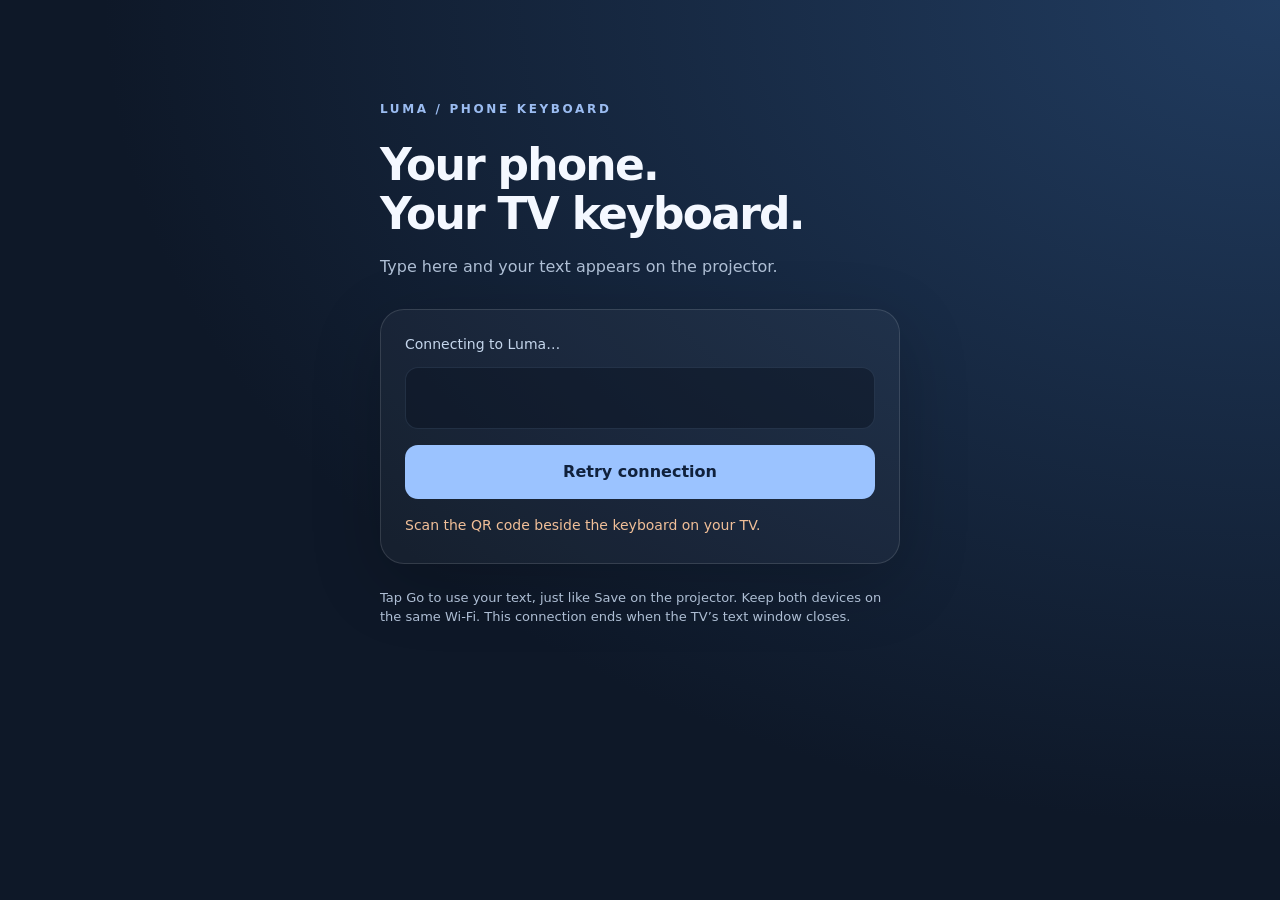
==== app/src/main/assets/phone-keyboard.html @ 45fd5a17 "Add compact bundled QWERTY keyboard with QR phone typing and Go" ====
<!doctype html>
<html lang="en">
<head>
  <meta charset="utf-8">
  <meta name="viewport" content="width=device-width, initial-scale=1, viewport-fit=cover">
  <meta name="color-scheme" content="dark">
  <title>Luma · Type on your phone</title>
  <style nonce="__CSP_NONCE__">
    * { box-sizing: border-box; }
    body { margin: 0; min-height: 100svh; padding: max(28px, env(safe-area-inset-top)) 22px 32px; background: radial-gradient(ellipse at top right, #213c60, transparent 65%), #0e1828; color: #f4f8ff; font: 16px/1.5 system-ui, sans-serif; }
    main { max-width: 520px; margin: 8vh auto 0; }
    .brand { font-size: 12px; font-weight: 700; letter-spacing: .22em; color: #9bbcf1; }
    h1 { font-size: clamp(32px, 9vw, 44px); line-height: 1.12; letter-spacing: -.04em; margin: 22px 0 16px; }
    .intro, footer { color: #aebed4; }
    form { margin-top: 30px; padding: 24px; border: 1px solid #ffffff20; border-radius: 24px; background: #ffffff09; box-shadow: 0 20px 70px #0003; }
    label { display: block; font-size: 14px; color: #c5d6ec; margin-bottom: 12px; }
    input { width: 100%; border: 1px solid #718db255; border-radius: 13px; padding: 15px 13px; font: inherit; font-size: 20px; background: #0b1423; color: white; outline: none; }
    input:focus { border-color: #8abaff; box-shadow: 0 0 0 3px #6baaff20; }
    button { width: 100%; margin-top: 16px; border: 0; border-radius: 13px; padding: 15px; font: inherit; font-weight: 650; background: #9bc3ff; color: #10213c; }
    button:disabled, input:disabled { opacity: .5; }
    #status { min-height: 24px; margin: 16px 0 0; font-size: 14px; color: #a8d9c3; }
    #status.error { color: #f1bf98; }
    footer { font-size: 13px; margin-top: 24px; }
  </style>
</head>
<body>
<main>
  <div class="brand">LUMA / PHONE KEYBOARD</div>
  <h1>Your phone.<br>Your TV keyboard.</h1>
  <p class="intro">Type here and your text appears on the projector.</p>
  <form id="form">
    <label for="text" id="label">Connecting to Luma…</label>
    <input id="text" type="text" autocomplete="off" spellcheck="false" enterkeyhint="go" disabled>
    <button id="send" type="submit" disabled>Go</button>
    <p id="status" role="status" aria-live="polite">Connecting…</p>
  </form>
  <footer>Tap Go to use your text, just like Save on the projector. Keep both devices on the same Wi-Fi. This connection ends when the TV’s text window closes.</footer>
</main>
<script nonce="__CSP_NONCE__">
  const token = location.hash.slice(1);
  const input = document.querySelector('#text');
  const send = document.querySelector('#send');
  const status = document.querySelector('#status');
  let pending = null, sending = false, connected = false, submitting = false, done = false, timer;
  const message = (text, error = false) => { status.textContent = text; status.className = error ? 'error' : ''; };
  async function request(path, options = {}) {
    const controller = new AbortController();
    const timeout = setTimeout(() => controller.abort(), 5000);
    try {
      const response = await fetch(path, { ...options, signal: controller.signal, cache: 'no-store', headers: { 'X-Luma-Token': token, ...(options.headers || {}) } });
      if (!response.ok) throw new Error(response.status === 403 || response.status === 410 ? 'Scan the current QR code on your TV to reconnect.' : 'Could not send. Keep this text window open on the TV and try again.');
      return response;
    } finally { clearTimeout(timeout); }
  }
  async function flush() {
    if (sending || pending === null) return;
    sending = true;
    try {
      while (pending !== null) {
        const edit = pending; pending = null;
        try {
          await request(edit.submit ? '/submit' : '/text', { method: 'POST', headers: { 'Content-Type': 'text/plain;charset=UTF-8' }, body: edit.value });
          if (edit.submit) {
            done = true; send.textContent = 'Done';
            message('Done on your TV. You can close this page.');
            return;
          }
          if (!submitting) message('Text is on your TV. Tap Go when finished.');
        } catch (error) {
          if (edit.submit) {
            // A lost response may still have submitted. Do not automatically submit twice.
            send.textContent = 'Check your TV';
            message('Could not confirm. Check your TV; scan its current QR code to try again.', true);
            return;
          }
          if (pending && pending.submit) continue;
          if (pending === null) pending = edit;
          throw error;
        }
      }
    } catch (error) { message(error.message || 'Connection lost. Check Wi-Fi and scan the QR code again.', true); }
    finally { sending = false; }
  }
  async function connect() {
    try {
      if (!token) throw new Error('Scan the QR code beside the keyboard on your TV.');
      const state = await (await request('/state')).json();
      document.querySelector('#label').textContent = state.title;
      input.maxLength = state.limit; input.value = state.text;
      input.disabled = false; send.disabled = false; send.textContent = 'Go'; connected = true;
      message('Connected. Start typing.');
    } catch (error) { send.disabled = false; send.textContent = 'Retry connection'; message(error.message || 'Could not connect. Check that your phone and projector use the same Wi-Fi.', true); }
  }
  input.addEventListener('input', () => {
    if (submitting || done) return;
    pending = { value: input.value, submit: false }; clearTimeout(timer); timer = setTimeout(flush, 120);
  });
  document.querySelector('#form').addEventListener('submit', event => {
    event.preventDefault();
    if (submitting || done) return;
    if (!connected) { connect(); return; }
    if (!input.value.trim()) { message('Enter some text first.', true); input.focus(); return; }
    submitting = true; input.disabled = true; send.disabled = true; send.textContent = 'Opening…';
    pending = { value: input.value, submit: true }; clearTimeout(timer); message('Confirming on your TV…'); flush();
  });
  window.addEventListener('pagehide', () => clearTimeout(timer));
  connect();
</script>
</body>
</html>
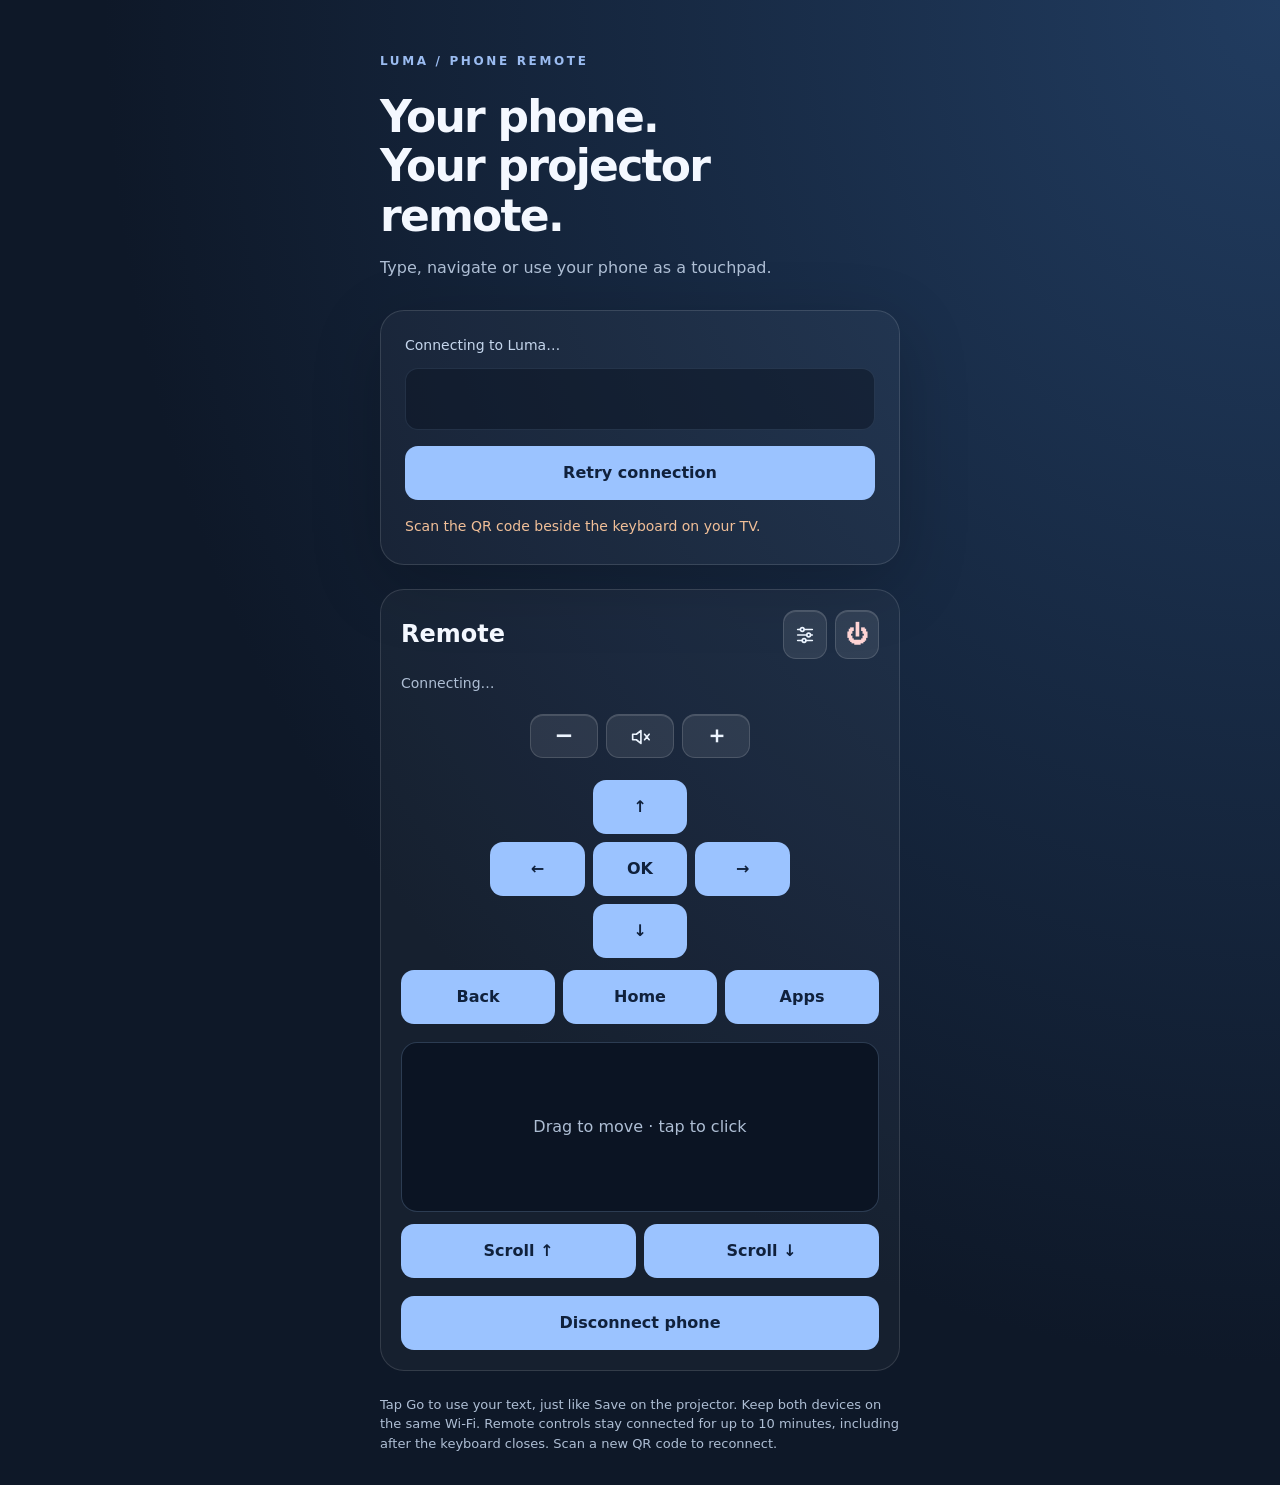
==== commit 647e13c4: "Add optional local phone remote and setup guide" ====
--- a/app/src/main/assets/phone-keyboard.html
+++ b/app/src/main/assets/phone-keyboard.html
@@ -4,11 +4,14 @@
   <meta charset="utf-8">
   <meta name="viewport" content="width=device-width, initial-scale=1, viewport-fit=cover">
   <meta name="color-scheme" content="dark">
-  <title>Luma · Type on your phone</title>
+  <meta name="apple-mobile-web-app-capable" content="yes">
+  <meta name="apple-mobile-web-app-title" content="Luma Remote">
+  <meta name="theme-color" content="#0e1828">
+  <title>Luma · Phone remote</title>
   <style nonce="__CSP_NONCE__">
     * { box-sizing: border-box; }
     body { margin: 0; min-height: 100svh; padding: max(28px, env(safe-area-inset-top)) 22px 32px; background: radial-gradient(ellipse at top right, #213c60, transparent 65%), #0e1828; color: #f4f8ff; font: 16px/1.5 system-ui, sans-serif; }
-    main { max-width: 520px; margin: 8vh auto 0; }
+    main { max-width: 520px; margin: 24px auto 0; }
     .brand { font-size: 12px; font-weight: 700; letter-spacing: .22em; color: #9bbcf1; }
     h1 { font-size: clamp(32px, 9vw, 44px); line-height: 1.12; letter-spacing: -.04em; margin: 22px 0 16px; }
     .intro, footer { color: #aebed4; }
@@ -20,21 +23,61 @@
     button:disabled, input:disabled { opacity: .5; }
     #status { min-height: 24px; margin: 16px 0 0; font-size: 14px; color: #a8d9c3; }
     #status.error { color: #f1bf98; }
+    .remote { margin-top: 24px; padding: 20px; border: 1px solid #ffffff20; border-radius: 24px; background: #ffffff09; }
+    .remote-heading { display:flex; align-items:center; justify-content:space-between; gap:12px; }
+    .remote h2 { margin:0; }
+    .pad { display: grid; grid-template-columns: repeat(3, 1fr); gap: 8px; max-width: 300px; margin: auto; }
+    .remote button { margin-top: 0; min-height: 52px; touch-action: manipulation; }
+    .row { display:flex; gap:8px; margin-top:12px; }
+    .utility-head { display:flex; gap:8px; }
+    .utility-head button, .volume button { width:44px; min-height:44px; padding:7px; background:#ffffff16; color:#edf5ff; border:1px solid #ffffff24; box-shadow:inset 0 1px 0 #ffffff22; }
+    .utility-head button:active, .volume button:active { background:#ffffff30; transform:scale(.97); }
+    .utility-head .power { color:#ffd4d4; font-size:22px; }
+    .utility-head svg, .volume svg { width:22px; height:22px; vertical-align:middle; fill:none; stroke:currentColor; stroke-width:1.8; stroke-linecap:round; stroke-linejoin:round; }
+    .volume { display:flex; justify-content:center; gap:8px; margin:20px auto 22px; }
+    .volume button { width:68px; font-size:23px; line-height:1; }
+    #touchpad { height: 170px; margin-top:18px; border:1px solid #718db255; border-radius:16px; display:grid; place-items:center; color:#aebed4; background:#0b1423; touch-action:none; user-select:none; -webkit-user-select:none; }
+    #disconnect { margin-top:18px; }
+    #remoteStatus { font-size:14px; color:#aebed4; }
     footer { font-size: 13px; margin-top: 24px; }
   </style>
 </head>
 <body>
 <main>
-  <div class="brand">LUMA / PHONE KEYBOARD</div>
-  <h1>Your phone.<br>Your TV keyboard.</h1>
-  <p class="intro">Type here and your text appears on the projector.</p>
+  <div class="brand">LUMA / PHONE REMOTE</div>
+  <h1>Your phone.<br>Your projector remote.</h1>
+  <p class="intro">Type, navigate or use your phone as a touchpad.</p>
   <form id="form">
     <label for="text" id="label">Connecting to Luma…</label>
     <input id="text" type="text" autocomplete="off" spellcheck="false" enterkeyhint="go" disabled>
     <button id="send" type="submit" disabled>Go</button>
     <p id="status" role="status" aria-live="polite">Connecting…</p>
   </form>
-  <footer>Tap Go to use your text, just like Save on the projector. Keep both devices on the same Wi-Fi. This connection ends when the TV’s text window closes.</footer>
+  <section class="remote" aria-label="Projector remote">
+    <div class="remote-heading">
+      <h2>Remote</h2>
+      <div class="utility-head" aria-label="Projector controls">
+        <button type="button" data-command="settings" aria-label="Projector settings" title="Settings"><svg viewBox="0 0 24 24" aria-hidden="true"><path d="M4 6h16M4 12h16M4 18h16"/><circle cx="9" cy="6" r="2" fill="#263b59"/><circle cx="16" cy="12" r="2" fill="#263b59"/><circle cx="11" cy="18" r="2" fill="#263b59"/></svg></button>
+        <button type="button" class="power" data-command="power" aria-label="Power" title="Power">⏻</button>
+      </div>
+    </div>
+    <p id="remoteStatus" role="status">Connecting…</p>
+    <div class="volume" aria-label="Volume controls">
+      <button type="button" data-command="volumeDown" aria-label="Volume down">−</button>
+      <button type="button" data-command="mute" aria-label="Mute or unmute" title="Mute"><svg viewBox="0 0 24 24" aria-hidden="true"><path d="M4 9v6h4l5 4V5L8 9H4ZM17 9l5 6m0-6-5 6"/></svg></button>
+      <button type="button" data-command="volumeUp" aria-label="Volume up">＋</button>
+    </div>
+    <div class="pad">
+      <span></span><button type="button" data-command="up" aria-label="Up">↑</button><span></span>
+      <button type="button" data-command="left" aria-label="Left">←</button><button type="button" data-command="ok">OK</button><button type="button" data-command="right" aria-label="Right">→</button>
+      <span></span><button type="button" data-command="down" aria-label="Down">↓</button><span></span>
+    </div>
+    <div class="row"><button type="button" data-command="back">Back</button><button type="button" data-command="home">Home</button><button type="button" data-command="apps">Apps</button></div>
+    <div id="touchpad" aria-label="Touchpad: drag to move, tap to click">Drag to move · tap to click</div>
+    <div class="row"><button type="button" data-command="scrollUp">Scroll ↑</button><button type="button" data-command="scrollDown">Scroll ↓</button></div>
+    <button type="button" id="disconnect">Disconnect phone</button>
+  </section>
+  <footer id="help">Tap Go to use your text, just like Save on the projector. Keep both devices on the same Wi-Fi. Remote controls stay connected for up to 10 minutes, including after the keyboard closes. Scan a new QR code to reconnect.</footer>
 </main>
 <script nonce="__CSP_NONCE__">
   const token = location.hash.slice(1);
@@ -62,7 +105,7 @@
           await request(edit.submit ? '/submit' : '/text', { method: 'POST', headers: { 'Content-Type': 'text/plain;charset=UTF-8' }, body: edit.value });
           if (edit.submit) {
             done = true; send.textContent = 'Done';
-            message('Done on your TV. You can close this page.');
+            message('Text sent. You can keep using the remote below.');
             return;
           }
           if (!submitting) message('Text is on your TV. Tap Go when finished.');
@@ -88,7 +131,9 @@
       document.querySelector('#label').textContent = state.title;
       input.maxLength = state.limit; input.value = state.text;
       input.disabled = false; send.disabled = false; send.textContent = 'Go'; connected = true;
-      message('Connected. Start typing.');
+      updateRemote(state);
+      if (state.permanent) document.querySelector('#help').textContent = 'Save this page to your phone’s Home Screen. It reconnects automatically on the same Wi-Fi while the projector is on. Open a text field on the projector to type. Keep this private link to yourself.';
+      if (state.textEnabled) message('Connected. Start typing.');
     } catch (error) { send.disabled = false; send.textContent = 'Retry connection'; message(error.message || 'Could not connect. Check that your phone and projector use the same Wi-Fi.', true); }
   }
   input.addEventListener('input', () => {
@@ -104,6 +149,96 @@
     pending = { value: input.value, submit: true }; clearTimeout(timer); message('Confirming on your TV…'); flush();
   });
   window.addEventListener('pagehide', () => clearTimeout(timer));
+  const remoteStatus = document.querySelector('#remoteStatus');
+  const remoteButtons = document.querySelectorAll('[data-command]');
+  let remoteReady = false, remoteBusy = false, movePending = null, stopped = false, lastControlMessage = "";
+  let commandQueue = Promise.resolve();
+  let lastEditor = "";
+  function updateRemote(state) {
+    if (state.editor !== lastEditor) {
+      lastEditor = state.editor; done = false; submitting = false; pending = null; clearTimeout(timer);
+      input.value = state.text; input.maxLength = state.limit;
+      document.querySelector('#label').textContent = state.title;
+    }
+    if (state.textEnabled && !submitting) { input.disabled = false; send.disabled = false; send.textContent = 'Go'; }
+
+    remoteReady = !!state.remote;
+    remoteButtons.forEach(button => button.disabled = !remoteReady);
+    remoteStatus.textContent = remoteReady ? (lastControlMessage || 'Connected · arrows or touchpad') : 'Phone remote is unavailable. Text entry still works.';
+    if (!state.textEnabled) { input.disabled = true; send.disabled = true; message('Open a text field on the projector to type. Remote controls are available below.'); }
+  }
+  function control(command) {
+    commandQueue = commandQueue.then(async () => {
+      if (!remoteReady || stopped) return;
+      try {
+        await request('/remote', { method: 'POST', body: command });
+        lastControlMessage = command.startsWith('move:') ? 'Touchpad connected' : 'Sent · ' + command.split(':')[0];
+      } catch (error) { lastControlMessage = error.message; }
+      remoteStatus.textContent = lastControlMessage;
+    });
+    return commandQueue;
+  }
+  remoteButtons.forEach(button => button.addEventListener('click', () => {
+    if (button.dataset.command === 'scrollUp' || button.dataset.command === 'scrollDown') return;
+    if (button.dataset.command === 'power' && !confirm('Put the projector in standby? Use its physical remote to wake it.')) return;
+    control(button.dataset.command);
+  }));
+  document.querySelectorAll('[data-command="scrollUp"], [data-command="scrollDown"]').forEach(button => {
+    let held = false, repeatTimer;
+    const repeat = async () => {
+      if (!held) return;
+      await control(button.dataset.command);
+      if (held) repeatTimer = setTimeout(repeat, 95);
+    };
+    button.addEventListener('pointerdown', event => {
+      if (!remoteReady || held) return;
+      held = true; button.setPointerCapture(event.pointerId);
+      control(button.dataset.command).then(() => {
+        if (held) repeatTimer = setTimeout(repeat, 240);
+      });
+    });
+    const stop = () => { held = false; clearTimeout(repeatTimer); };
+    button.addEventListener('pointerup', stop);
+    button.addEventListener('pointercancel', stop);
+    button.addEventListener('lostpointercapture', stop);
+    button.addEventListener('click', event => { if (event.detail === 0) control(button.dataset.command); });
+  });
+  const touchpad = document.querySelector('#touchpad');
+  let pointer = null, lastX = 0, lastY = 0, distance = 0, x = 500, y = 500;
+  touchpad.addEventListener('pointerdown', event => {
+    if (!remoteReady || pointer !== null) return;
+    pointer = event.pointerId; touchpad.setPointerCapture(pointer); lastX = event.clientX; lastY = event.clientY; distance = 0;
+  });
+  touchpad.addEventListener('pointermove', event => {
+    if (event.pointerId !== pointer) return;
+    const dx = event.clientX - lastX, dy = event.clientY - lastY;
+    lastX = event.clientX; lastY = event.clientY; distance += Math.abs(dx) + Math.abs(dy);
+    x = Math.max(0, Math.min(1000, x + dx * 2)); y = Math.max(0, Math.min(1000, y + dy * 3));
+    movePending = `move:${Math.round(x)},${Math.round(y)}`; flushMove();
+  });
+  async function flushMove() {
+    if (remoteBusy || !movePending) return;
+    remoteBusy = true;
+    while (movePending) { const command = movePending; movePending = null; await control(command); }
+    remoteBusy = false;
+  }
+  touchpad.addEventListener('pointerup', event => {
+    if (event.pointerId !== pointer) return;
+    pointer = null;
+    if (distance < 8) control(`tap:${Math.round(x)},${Math.round(y)}`);
+  });
+  touchpad.addEventListener('pointercancel', () => { pointer = null; });
+  document.querySelector('#disconnect').addEventListener('click', async () => {
+    try { await request('/disconnect', { method: 'POST', body: '' }); } catch (_) {}
+    stopped = true; remoteReady = false; remoteButtons.forEach(button => button.disabled = true);
+    input.disabled = true; send.disabled = true; remoteStatus.textContent = 'Disconnected. Scan a new QR code to reconnect.';
+  });
+  const stateTimer = setInterval(async () => {
+    if (stopped) return;
+    if (!connected) { connect(); return; }
+    try { updateRemote(await (await request('/state')).json()); }
+    catch (_) { remoteReady = false; remoteButtons.forEach(button => button.disabled = true); connected = false; remoteStatus.textContent = 'Reconnecting… Check the projector is on and both devices use the same Wi-Fi.'; }
+  }, 2500);
   connect();
 </script>
 </body>
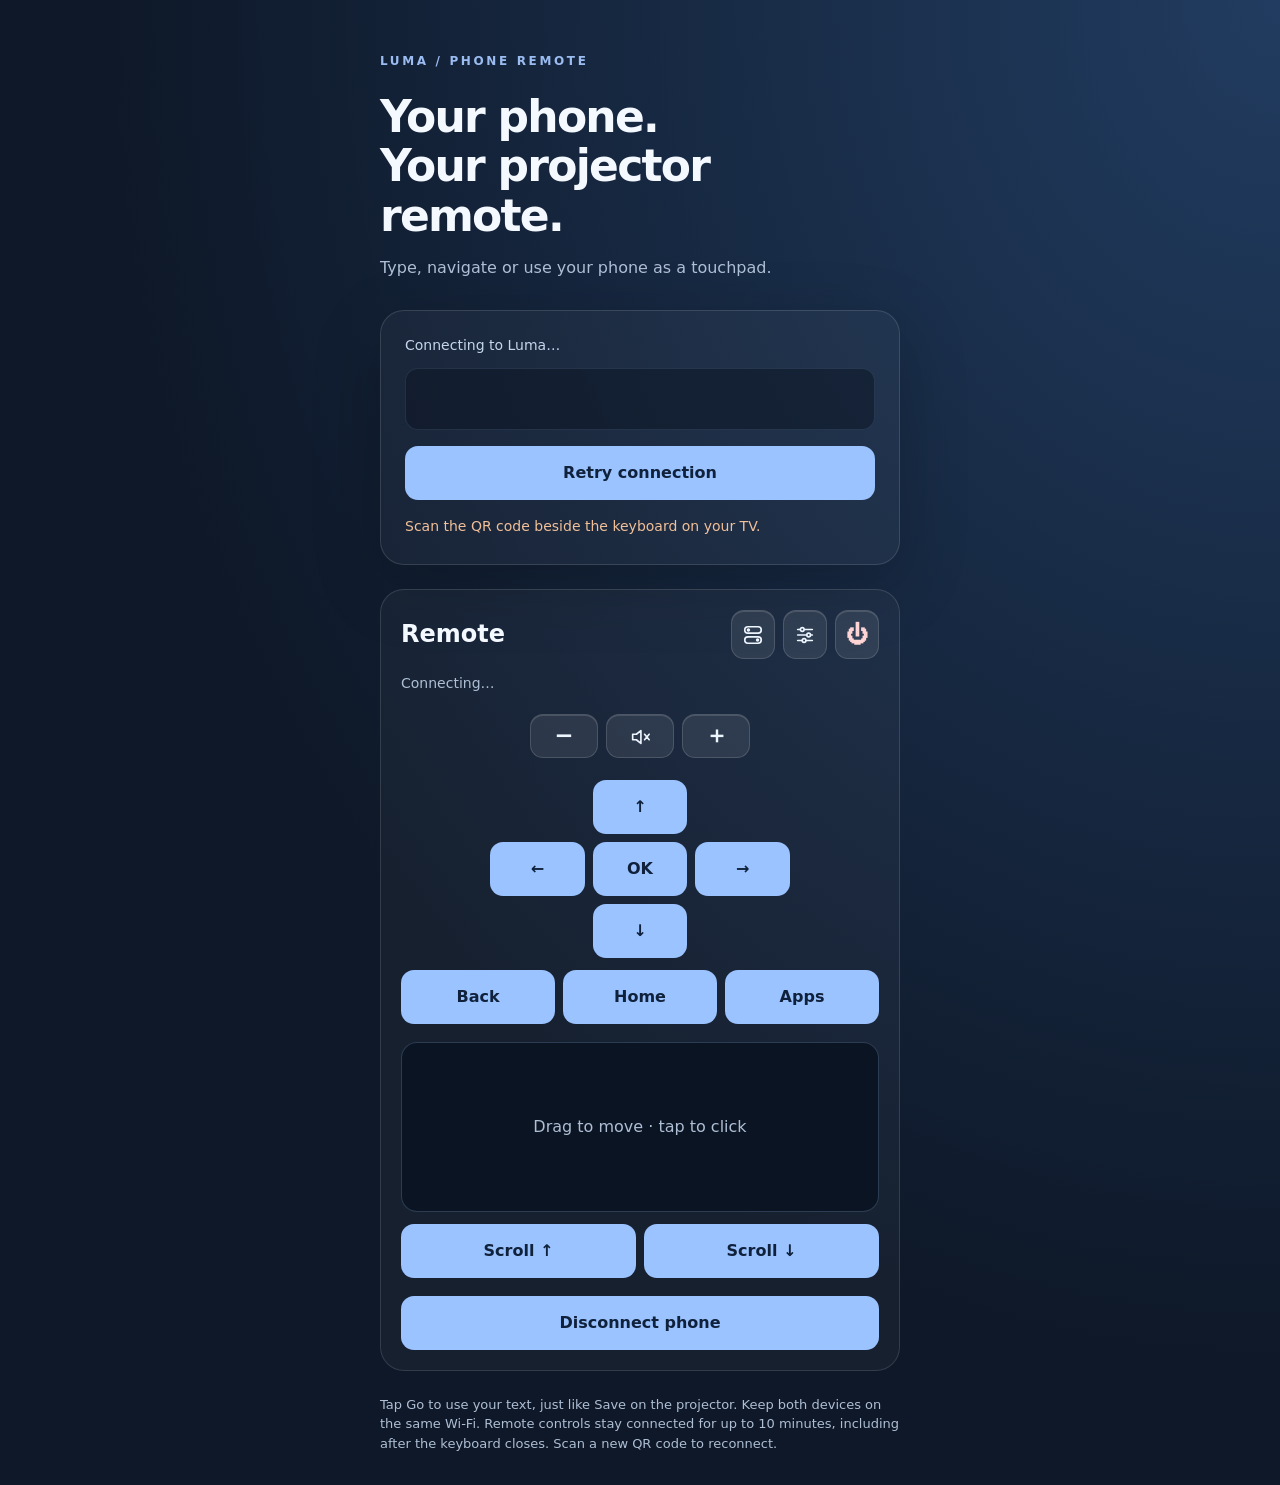
==== commit 63d36f12: "Add installable HTTPS web remote with restricted LAN access" ====
--- a/app/src/main/assets/phone-keyboard.html
+++ b/app/src/main/assets/phone-keyboard.html
@@ -24,7 +24,7 @@
     #status { min-height: 24px; margin: 16px 0 0; font-size: 14px; color: #a8d9c3; }
     #status.error { color: #f1bf98; }
     .remote { margin-top: 24px; padding: 20px; border: 1px solid #ffffff20; border-radius: 24px; background: #ffffff09; }
-    .remote-heading { display:flex; align-items:center; justify-content:space-between; gap:12px; }
+    .remote-heading { display:flex; flex-wrap:wrap; align-items:center; justify-content:space-between; gap:12px; }
     .remote h2 { margin:0; }
     .pad { display: grid; grid-template-columns: repeat(3, 1fr); gap: 8px; max-width: 300px; margin: auto; }
     .remote button { margin-top: 0; min-height: 52px; touch-action: manipulation; }
@@ -33,6 +33,7 @@
     .utility-head button, .volume button { width:44px; min-height:44px; padding:7px; background:#ffffff16; color:#edf5ff; border:1px solid #ffffff24; box-shadow:inset 0 1px 0 #ffffff22; }
     .utility-head button:active, .volume button:active { background:#ffffff30; transform:scale(.97); }
     .utility-head .power { color:#ffd4d4; font-size:22px; }
+    #controlCentre { touch-action:none; user-select:none; -webkit-user-select:none; -webkit-touch-callout:none; }
     .utility-head svg, .volume svg { width:22px; height:22px; vertical-align:middle; fill:none; stroke:currentColor; stroke-width:1.8; stroke-linecap:round; stroke-linejoin:round; }
     .volume { display:flex; justify-content:center; gap:8px; margin:20px auto 22px; }
     .volume button { width:68px; font-size:23px; line-height:1; }
@@ -57,6 +58,7 @@
     <div class="remote-heading">
       <h2>Remote</h2>
       <div class="utility-head" aria-label="Projector controls">
+        <button type="button" id="controlCentre" data-command="controlCentre" aria-label="Control Centre. Hold for App Switcher." title="Control Centre · hold for App Switcher"><svg viewBox="0 0 24 24" aria-hidden="true"><rect x="3" y="3" width="18" height="7" rx="3.5"/><circle cx="7" cy="6.5" r="1"/><rect x="3" y="14" width="18" height="7" rx="3.5"/><circle cx="17" cy="17.5" r="1"/></svg></button>
         <button type="button" data-command="settings" aria-label="Projector settings" title="Settings"><svg viewBox="0 0 24 24" aria-hidden="true"><path d="M4 6h16M4 12h16M4 18h16"/><circle cx="9" cy="6" r="2" fill="#263b59"/><circle cx="16" cy="12" r="2" fill="#263b59"/><circle cx="11" cy="18" r="2" fill="#263b59"/></svg></button>
         <button type="button" class="power" data-command="power" aria-label="Power" title="Power">⏻</button>
       </div>
@@ -138,7 +140,7 @@
   }
   input.addEventListener('input', () => {
     if (submitting || done) return;
-    pending = { value: input.value, submit: false }; clearTimeout(timer); timer = setTimeout(flush, 120);
+    pending = { value: input.value, submit: false }; clearTimeout(timer); timer = setTimeout(flush, 40);
   });
   document.querySelector('#form').addEventListener('submit', event => {
     event.preventDefault();
@@ -179,10 +181,35 @@
     return commandQueue;
   }
   remoteButtons.forEach(button => button.addEventListener('click', () => {
+    if (button.dataset.command === 'controlCentre') return;
     if (button.dataset.command === 'scrollUp' || button.dataset.command === 'scrollDown') return;
     if (button.dataset.command === 'power' && !confirm('Put the projector in standby? Use its physical remote to wake it.')) return;
     control(button.dataset.command);
   }));
+  const centreButton = document.querySelector('#controlCentre');
+  let centrePointer = null, centreTimer, centreHeld = false, centreStartX = 0, centreStartY = 0;
+  function cancelCentre() { clearTimeout(centreTimer); centrePointer = null; }
+  centreButton.addEventListener('contextmenu', event => event.preventDefault());
+  centreButton.addEventListener('pointerdown', event => {
+    if (!remoteReady || stopped || centrePointer !== null || !event.isPrimary || event.button !== 0) return;
+    centrePointer = event.pointerId; centreHeld = false;
+    centreStartX = event.clientX; centreStartY = event.clientY;
+    centreButton.setPointerCapture(event.pointerId);
+    centreTimer = setTimeout(() => {
+      if (centrePointer === event.pointerId) { centreHeld = true; control('appSwitcher'); }
+    }, 550);
+  });
+  centreButton.addEventListener('pointermove', event => {
+    if (centrePointer === event.pointerId && Math.hypot(event.clientX-centreStartX, event.clientY-centreStartY) > 12) cancelCentre();
+  });
+  centreButton.addEventListener('pointerup', event => {
+    if (centrePointer !== event.pointerId) return;
+    const held = centreHeld; cancelCentre();
+    if (!held) control('controlCentre');
+  });
+  centreButton.addEventListener('pointercancel', cancelCentre);
+  centreButton.addEventListener('lostpointercapture', cancelCentre);
+  centreButton.addEventListener('click', event => { if (event.detail === 0) control('controlCentre'); });
   document.querySelectorAll('[data-command="scrollUp"], [data-command="scrollDown"]').forEach(button => {
     let held = false, repeatTimer;
     const repeat = async () => {
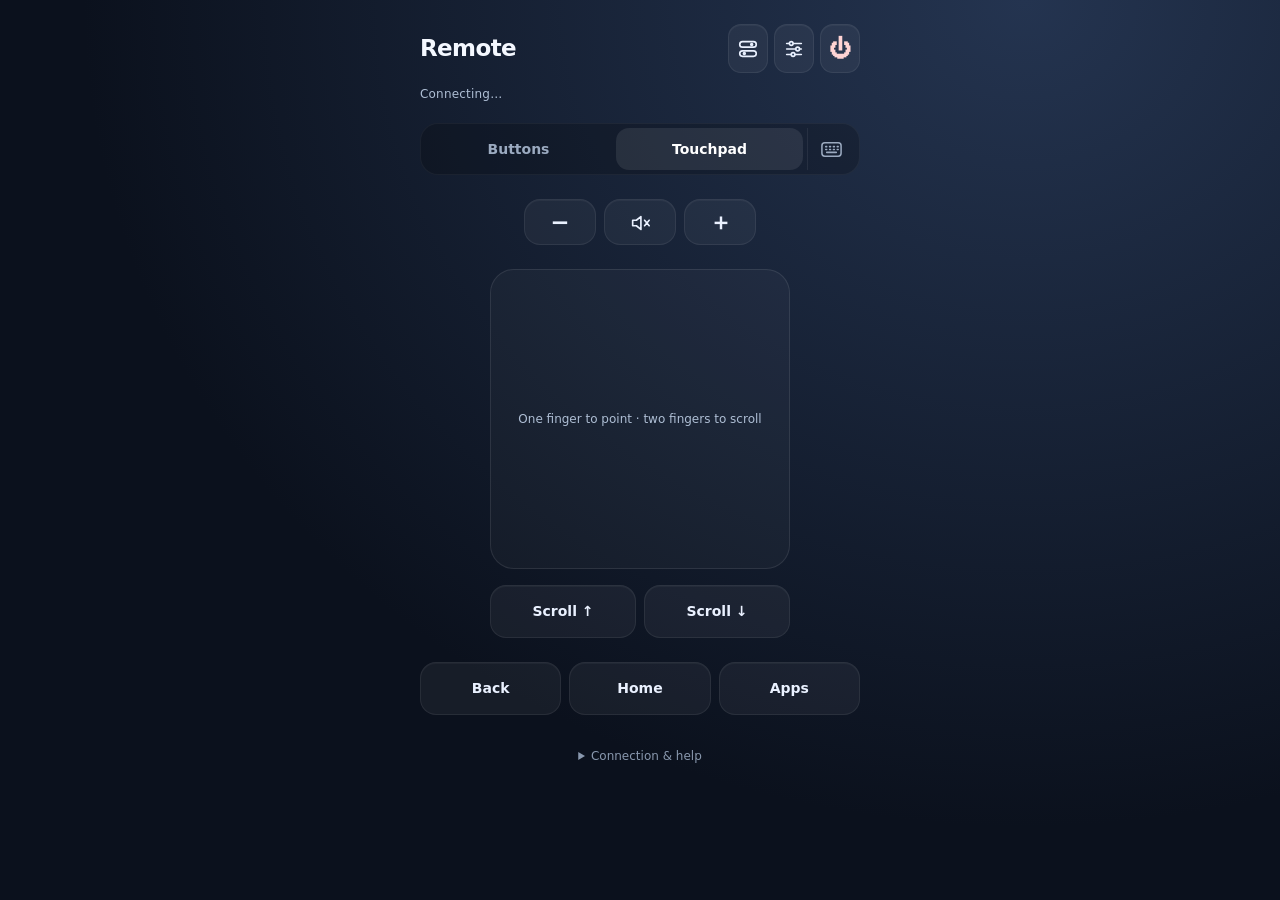
==== commit 45fca42c: "Release v1.0.16 phone gestures, connection health and scroll hover fix" ====
--- a/app/src/main/assets/phone-keyboard.html
+++ b/app/src/main/assets/phone-keyboard.html
@@ -8,6 +8,8 @@
   <meta name="apple-mobile-web-app-title" content="Luma Remote">
   <meta name="theme-color" content="#0e1828">
   <title>Luma · Phone remote</title>
+  <link rel="icon" type="image/png" href="/luma-icon.png">
+  <link rel="apple-touch-icon" sizes="192x192" href="/luma-icon.png">
   <style nonce="__CSP_NONCE__">
     * { box-sizing: border-box; }
     body { margin: 0; min-height: 100svh; padding: max(28px, env(safe-area-inset-top)) 22px 32px; background: radial-gradient(ellipse at top right, #213c60, transparent 65%), #0e1828; color: #f4f8ff; font: 16px/1.5 system-ui, sans-serif; }
@@ -24,7 +26,7 @@
     #status { min-height: 24px; margin: 16px 0 0; font-size: 14px; color: #a8d9c3; }
     #status.error { color: #f1bf98; }
     .remote { margin-top: 24px; padding: 20px; border: 1px solid #ffffff20; border-radius: 24px; background: #ffffff09; }
-    .remote-heading { display:flex; flex-wrap:wrap; align-items:center; justify-content:space-between; gap:12px; }
+    .remote-heading { display:flex; align-items:center; justify-content:space-between; gap:12px; }
     .remote h2 { margin:0; }
     .pad { display: grid; grid-template-columns: repeat(3, 1fr); gap: 8px; max-width: 300px; margin: auto; }
     .remote button { margin-top: 0; min-height: 52px; touch-action: manipulation; }
@@ -33,7 +35,6 @@
     .utility-head button, .volume button { width:44px; min-height:44px; padding:7px; background:#ffffff16; color:#edf5ff; border:1px solid #ffffff24; box-shadow:inset 0 1px 0 #ffffff22; }
     .utility-head button:active, .volume button:active { background:#ffffff30; transform:scale(.97); }
     .utility-head .power { color:#ffd4d4; font-size:22px; }
-    #controlCentre { touch-action:none; user-select:none; -webkit-user-select:none; -webkit-touch-callout:none; }
     .utility-head svg, .volume svg { width:22px; height:22px; vertical-align:middle; fill:none; stroke:currentColor; stroke-width:1.8; stroke-linecap:round; stroke-linejoin:round; }
     .volume { display:flex; justify-content:center; gap:8px; margin:20px auto 22px; }
     .volume button { width:68px; font-size:23px; line-height:1; }
@@ -41,47 +42,217 @@
     #disconnect { margin-top:18px; }
     #remoteStatus { font-size:14px; color:#aebed4; }
     footer { font-size: 13px; margin-top: 24px; }
+    [hidden] { display:none !important; }
+    body { padding:max(16px,env(safe-area-inset-top)) 18px max(16px,env(safe-area-inset-bottom)); background:radial-gradient(ellipse at 80% 0%,#243450 0%,transparent 65%),#0b111d; -webkit-tap-highlight-color:transparent; }
+    main { max-width:440px; margin:0 auto; }
+    .remote { margin:0; padding:8px 0 0; border:0; background:none; }
+    .remote h2 { display:flex; align-items:center; gap:10px; font-size:23px; letter-spacing:-.6px; font-weight:600; }
+    .utility-head { gap:6px; }
+    .utility-head button { width:40px; min-height:44px; border:0; background:#ffffff0c; }
+    #remoteStatus { margin:12px 0 20px; font-size:12px; letter-spacing:.2px; }
+    button { cursor:pointer; transition:background .12s,transform .12s; }
+    .remote button { background:#ffffff0d; color:#eaf1ff; border:1px solid #ffffff12; box-shadow:inset 0 1px #ffffff0a; }
+    .remote button:active { background:#ffffff25; transform:scale(.96); }
+    .mode-bar { display:flex; align-items:center; padding:4px; gap:4px; background:#0003; border:1px solid #ffffff0c; border-radius:18px; margin-bottom:24px; }
+    .mode-bar button { flex:1; min-height:42px; padding:8px; border:0; box-shadow:none; font-size:14px; color:#9baac0; background:transparent; }
+    .mode-bar button[aria-pressed="true"] { background:#ffffff16; color:white; }
+    .mode-bar #openTyping { flex:0 0 48px; border-left:1px solid #ffffff12; border-radius:0 12px 12px 0; }
+    .mode-bar svg { width:23px; height:23px; fill:none; stroke:currentColor; stroke-width:1.6; stroke-linecap:round; vertical-align:middle; }
+    .control-area { width:min(100%,300px); aspect-ratio:1; margin:0 auto; }
+    .pad { width:100%; height:100%; max-width:none; margin:0; grid-template-columns:repeat(3,minmax(0,1fr)); grid-template-rows:repeat(3,minmax(0,1fr)); gap:10px; padding:0; border:0; background:none; }
+    .remote .pad button { min-height:0; width:100%; padding:0; border:1px solid #ffffff18; background:#ffffff0d; color:#eaf1ff; border-radius:20px; font-size:16px; box-shadow:inset 0 1px #ffffff0a; }
+    .remote .pad button:active { background:#ffffff25; }
+    .pad svg { width:24px; height:24px; fill:none; stroke:currentColor; stroke-width:2; stroke-linecap:round; stroke-linejoin:round; vertical-align:middle; }
+    .volume { margin:24px auto; }
+    .volume button { width:72px; min-height:46px; background:#ffffff0c; border-radius:16px; }
+    .remote>.row { margin-top:24px; }
+    .remote>.row button { flex:1; min-width:0; font-size:14px; min-height:48px; border-radius:16px; }
+    #touchpad { width:100%; height:100%; margin:0; padding:20px; border-radius:24px; border-color:#ffffff18; background:#ffffff08; font-size:12px; text-align:center; }
+    #scrollControls { width:min(100%,300px); margin:16px auto 0; }
+    #scrollControls button { flex:1; min-width:0; }
+    .help-panel { margin:22px 0 8px; color:#8998ae; font-size:12px; text-align:center; }
+    .help-panel summary { padding:10px; cursor:pointer; }
+    .help-panel p { line-height:1.7; }
+    #disconnect { width:auto; margin:6px; padding:10px 16px; background:#ffffff0c; color:#bdc9da; font-size:12px; }
+    dialog { width:calc(100% - 24px); max-width:440px; margin:auto auto 12px; padding:22px; border-radius:28px; border:1px solid #ffffff25; background:#172335; color:#f4f8ff; box-shadow:0 24px 80px #0008; }
+    dialog::backdrop { background:#0008; animation:backdrop-in 180ms ease-out; }
+    dialog[data-closing]::backdrop { animation:backdrop-out 150ms ease-in forwards; }
+    @keyframes backdrop-in { from { background:#0000; } to { background:#0008; } }
+    @keyframes backdrop-out { from { background:#0008; } to { background:#0000; } }
+    .mode-bar button { transition:background 160ms ease,color 160ms ease,transform 100ms ease; }
+    #openTyping:active, #closeTyping:active, #closeApps:active, .app-launch:active { transform:scale(.96); }
+    @media (prefers-reduced-motion:reduce) { dialog::backdrop { animation:none; } }
+    .sheet-heading { display:flex; align-items:center; justify-content:space-between; }
+    .sheet-heading h2 { font-size:21px; margin:0; }
+    #closeTyping { width:44px; height:44px; padding:0; margin:0; color:#d4dfef; background:#ffffff10; font-size:26px; border-radius:50%; }
+    form { margin:20px 0 0; padding:0; border:0; background:none; box-shadow:none; }
+    @media (max-width:350px) { body { padding-left:12px; padding-right:12px; } .utility-head button { width:36px; } }
+    @media (prefers-reduced-motion:reduce) { button { transition:none; } }
+    #appsSheet { max-height:80svh; }
+    #appSearch { margin:18px 0 12px; padding:12px; font-size:16px; }
+    #appList { display:grid; grid-template-columns:repeat(2,minmax(0,1fr)); gap:10px; }
+    .app-launch { margin:0; padding:16px 10px; min-height:88px; background:#ffffff0b; border:1px solid #ffffff16; color:#edf3ff; font-size:14px; overflow-wrap:anywhere; }
+    .app-launch:active { background:#ffffff20; }
+    .app-initial { display:block; width:32px; height:32px; line-height:32px; margin:0 auto 9px; border-radius:9px; background:#a5c6ed20; color:#cce1fc; font-size:18px; }
+    .app-icon { display:block; width:48px; height:48px; object-fit:contain; margin:0 auto 10px; border-radius:10px; }
+    #closeApps { width:44px; height:44px; margin:0; padding:0; background:#ffffff10; color:#d4dfef; border-radius:50%; font-size:26px; }
+    #appsStatus { color:#aebed4; font-size:13px; }
+    .pointer-option { display:flex; align-items:center; justify-content:center; gap:10px; font-size:13px; margin:16px 0 8px; }
+    #crossAppPointer { width:20px; height:20px; padding:0; box-shadow:none; }
+    .pointer-note { font-size:12px; }
+    #remoteStatus[data-health="ready"] { color:#a8d9c3; }
+    #remoteStatus[data-health="waiting"] { color:#e4c78e; }
+    #remoteStatus[data-health="offline"] { color:#edaca7; }
+    [data-command] { -webkit-user-select:none; user-select:none; }
   </style>
 </head>
 <body>
 <main>
-  <div class="brand">LUMA / PHONE REMOTE</div>
-  <h1>Your phone.<br>Your projector remote.</h1>
-  <p class="intro">Type, navigate or use your phone as a touchpad.</p>
-  <form id="form">
-    <label for="text" id="label">Connecting to Luma…</label>
-    <input id="text" type="text" autocomplete="off" spellcheck="false" enterkeyhint="go" disabled>
-    <button id="send" type="submit" disabled>Go</button>
-    <p id="status" role="status" aria-live="polite">Connecting…</p>
-  </form>
   <section class="remote" aria-label="Projector remote">
     <div class="remote-heading">
       <h2>Remote</h2>
       <div class="utility-head" aria-label="Projector controls">
-        <button type="button" id="controlCentre" data-command="controlCentre" aria-label="Control Centre. Hold for App Switcher." title="Control Centre · hold for App Switcher"><svg viewBox="0 0 24 24" aria-hidden="true"><rect x="3" y="3" width="18" height="7" rx="3.5"/><circle cx="7" cy="6.5" r="1"/><rect x="3" y="14" width="18" height="7" rx="3.5"/><circle cx="17" cy="17.5" r="1"/></svg></button>
+        <button type="button" data-command="controlCentre" aria-label="Control Centre; hold for App Switcher" title="Control Centre · hold for App Switcher"><svg viewBox="0 0 24 24" aria-hidden="true"><rect x="3" y="4" width="18" height="6" rx="3"/><circle cx="16" cy="7" r="1"/><rect x="3" y="14" width="18" height="6" rx="3"/><circle cx="8" cy="17" r="1"/></svg></button>
         <button type="button" data-command="settings" aria-label="Projector settings" title="Settings"><svg viewBox="0 0 24 24" aria-hidden="true"><path d="M4 6h16M4 12h16M4 18h16"/><circle cx="9" cy="6" r="2" fill="#263b59"/><circle cx="16" cy="12" r="2" fill="#263b59"/><circle cx="11" cy="18" r="2" fill="#263b59"/></svg></button>
         <button type="button" class="power" data-command="power" aria-label="Power" title="Power">⏻</button>
       </div>
     </div>
     <p id="remoteStatus" role="status">Connecting…</p>
+    <div class="mode-bar" aria-label="Input mode"><button type="button" id="navMode" aria-pressed="false">Buttons</button><button type="button" id="touchMode" aria-pressed="true">Touchpad</button><button type="button" id="openTyping" aria-label="Open keyboard" title="Type on TV"><svg viewBox="0 0 24 24" aria-hidden="true"><rect x="2" y="5" width="20" height="14" rx="3"/><path d="M6 9h1m3 0h1m3 0h1m3 0h1M6 12h1m3 0h1m3 0h1m3 0h1M7 15h10"/></svg></button></div>
     <div class="volume" aria-label="Volume controls">
       <button type="button" data-command="volumeDown" aria-label="Volume down">−</button>
       <button type="button" data-command="mute" aria-label="Mute or unmute" title="Mute"><svg viewBox="0 0 24 24" aria-hidden="true"><path d="M4 9v6h4l5 4V5L8 9H4ZM17 9l5 6m0-6-5 6"/></svg></button>
       <button type="button" data-command="volumeUp" aria-label="Volume up">＋</button>
     </div>
-    <div class="pad">
-      <span></span><button type="button" data-command="up" aria-label="Up">↑</button><span></span>
-      <button type="button" data-command="left" aria-label="Left">←</button><button type="button" data-command="ok">OK</button><button type="button" data-command="right" aria-label="Right">→</button>
-      <span></span><button type="button" data-command="down" aria-label="Down">↓</button><span></span>
+    <div class="control-area">
+      <div hidden class="pad" aria-label="Directional controls">
+        <span></span><button type="button" data-command="up" aria-label="Up"><svg viewBox="0 0 24 24" aria-hidden="true"><path d="m6 15 6-6 6 6"/></svg></button><span></span>
+        <button type="button" data-command="left" aria-label="Left"><svg viewBox="0 0 24 24" aria-hidden="true"><path d="m15 6-6 6 6 6"/></svg></button><button type="button" data-command="ok">OK</button><button type="button" data-command="right" aria-label="Right"><svg viewBox="0 0 24 24" aria-hidden="true"><path d="m9 6 6 6-6 6"/></svg></button>
+        <span></span><button type="button" data-command="down" aria-label="Down"><svg viewBox="0 0 24 24" aria-hidden="true"><path d="m6 9 6 6 6-6"/></svg></button><span></span>
+      </div>
+      <div id="touchpad" aria-label="Touchpad: one finger to move, two fingers to scroll, tap to click">One finger to point · two fingers to scroll</div>
     </div>
+    <div id="scrollControls" class="row"><button type="button" data-command="scrollUp">Scroll ↑</button><button type="button" data-command="scrollDown">Scroll ↓</button></div>
     <div class="row"><button type="button" data-command="back">Back</button><button type="button" data-command="home">Home</button><button type="button" data-command="apps">Apps</button></div>
-    <div id="touchpad" aria-label="Touchpad: drag to move, tap to click">Drag to move · tap to click</div>
-    <div class="row"><button type="button" data-command="scrollUp">Scroll ↑</button><button type="button" data-command="scrollDown">Scroll ↓</button></div>
-    <button type="button" id="disconnect">Disconnect phone</button>
+
   </section>
-  <footer id="help">Tap Go to use your text, just like Save on the projector. Keep both devices on the same Wi-Fi. Remote controls stay connected for up to 10 minutes, including after the keyboard closes. Scan a new QR code to reconnect.</footer>
+  <details class="help-panel"><summary>Connection &amp; help</summary><p id="help">Keep your phone and TV on the same Wi-Fi. Save this page to your Home Screen for the app experience.</p><label class="pointer-option"><input id="crossAppPointer" type="checkbox" disabled> Cross-app pointer highlights</label><p class="pointer-note">Optional screen-structure access for supported buttons. Processed on your TV; no text or screenshots saved.</p><button type="button" id="disconnect">Disconnect phone</button></details>
+  <dialog id="typingSheet" aria-labelledby="typingTitle">
+    <div class="sheet-heading"><h2 id="typingTitle">Type on TV</h2><button type="button" id="closeTyping" aria-label="Close keyboard">×</button></div>
+    <form id="form"><label for="text" id="label">Open a text field on your TV</label><input id="text" type="text" autocomplete="off" spellcheck="false" enterkeyhint="go" placeholder="Type here…" disabled><button id="send" type="submit" disabled>Go</button><p id="status" role="status" aria-live="polite">Connecting…</p></form>
+  </dialog>
+  <dialog id="appsSheet" aria-labelledby="appsTitle">
+    <div class="sheet-heading"><h2 id="appsTitle">Apps</h2><button type="button" id="closeApps" aria-label="Close apps">×</button></div>
+    <input id="appSearch" type="search" placeholder="Find an app" aria-label="Find an installed app" autocomplete="off">
+    <p id="appsStatus" role="status">Loading apps…</p><div id="appList"></div>
+  </dialog>
 </main>
 <script nonce="__CSP_NONCE__">
+  const reducedMotion = () => window.matchMedia('(prefers-reduced-motion: reduce)').matches;
+  const sheetAnimations = new WeakMap();
+  function showSheet(sheet) {
+    stopInteractions();
+    sheetAnimations.get(sheet)?.cancel(); sheet.removeAttribute('data-closing');
+    if (!sheet.open) sheet.showModal();
+    if (!reducedMotion()) {
+      const animation = sheet.animate([{opacity:0,transform:'translateY(20px) scale(.985)'},{opacity:1,transform:'translateY(0) scale(1)'}], {duration:220,easing:'cubic-bezier(.2,.8,.2,1)'});
+      sheetAnimations.set(sheet,animation);
+    }
+  }
+  function closeSheet(sheet) {
+    if (!sheet.open) return;
+    sheetAnimations.get(sheet)?.cancel();
+    if (reducedMotion()) { sheet.close(); return; }
+    sheet.setAttribute('data-closing','');
+    const animation = sheet.animate([{opacity:1,transform:'translateY(0) scale(1)'},{opacity:0,transform:'translateY(16px) scale(.99)'}], {duration:150,easing:'ease-in',fill:'forwards'});
+    sheetAnimations.set(sheet,animation);
+    animation.onfinish = () => {
+      if (sheetAnimations.get(sheet) !== animation) return;
+      sheet.close(); sheet.removeAttribute('data-closing'); animation.cancel(); sheetAnimations.delete(sheet);
+    };
+  }
+  document.querySelectorAll('dialog').forEach(sheet => {
+    sheet.addEventListener('cancel', event => { event.preventDefault(); closeSheet(sheet); });
+    sheet.addEventListener('click', event => {
+      if (event.target !== sheet) return;
+      const r=sheet.getBoundingClientRect();
+      if (event.clientX<r.left || event.clientX>r.right || event.clientY<r.top || event.clientY>r.bottom) closeSheet(sheet);
+    });
+  });
+  const appsSheet = document.querySelector('#appsSheet');
+  const appList = document.querySelector('#appList'), appSearch = document.querySelector('#appSearch'), appsStatus = document.querySelector('#appsStatus');
+  let installedApps = [], appsBusy = false, appsLoadedAt = 0, appsLoading = null;
+  async function loadApps() {
+    if (appsLoading) return appsLoading;
+    if (appsLoadedAt && Date.now() - appsLoadedAt < 30000) return;
+    appsLoading = (async () => {
+      const fresh = await (await request('/apps')).json();
+      const changed = JSON.stringify(fresh) !== JSON.stringify(installedApps);
+      installedApps = fresh; appsLoadedAt = Date.now();
+      if (changed || !appList.childElementCount) renderApps();
+    })();
+    try { await appsLoading; } finally { appsLoading = null; }
+  }
+  function renderApps() {
+    appList.replaceChildren();
+    const matches = installedApps.filter(app => app.name.toLowerCase().includes(appSearch.value.trim().toLowerCase()));
+    appsStatus.textContent = matches.length ? 'Choose an app to open on your TV' : 'No matching apps';
+    matches.forEach(app => {
+      const button = document.createElement('button'); button.type = 'button'; button.className = 'app-launch';
+      const initial = document.createElement('span'); initial.className = 'app-initial'; initial.setAttribute('aria-hidden', 'true'); initial.textContent = app.name.slice(0,1).toUpperCase();
+      if (app.icon) {
+        const icon = document.createElement('img'); icon.className = 'app-icon'; icon.alt = ''; icon.src = app.icon;
+        icon.addEventListener('error', () => icon.replaceWith(initial), {once:true});
+        button.append(icon);
+      } else button.append(initial);
+      button.append(document.createTextNode(app.name));
+      button.addEventListener('click', async () => {
+        if (appsBusy) return;
+        appsBusy = true; appsStatus.textContent = 'Opening ' + app.name + '…';
+        appList.querySelectorAll('button').forEach(b => b.disabled = true);
+        try { await request('/launch', { method:'POST', body:app.id }); closeSheet(appsSheet); }
+        catch (_) { appsStatus.textContent = 'Could not open this app. Try again.'; }
+        finally { appsBusy = false; appList.querySelectorAll('button').forEach(b => b.disabled = false); }
+      });
+      appList.append(button);
+      if (!reducedMotion() && appsSheet.open && appList.childElementCount <= 8) button.animate([{opacity:0,transform:'translateY(5px)'},{opacity:1,transform:'translateY(0)'}], {duration:150,delay:(appList.childElementCount-1)*15,easing:'ease-out',fill:'backwards'});
+    });
+  }
+  async function openApps() {
+    if (appsSheet.open) return;
+    showSheet(appsSheet);
+    appsStatus.textContent = 'Choose an app to open on your TV';
+    if (appSearch.value) { appSearch.value = ''; renderApps(); }
+    if (!appsLoadedAt) appsStatus.textContent = 'Loading apps…';
+    try { await loadApps(); }
+    catch (_) { if (!appsLoadedAt) appsStatus.textContent = 'Could not load apps. Close and try again.'; }
+  }
+  document.querySelector('#closeApps').addEventListener('click', () => closeSheet(appsSheet));
+  appSearch.addEventListener('input', renderApps);
+  const typingSheet = document.querySelector('#typingSheet');
+  document.querySelector('#openTyping').addEventListener('click', () => { showSheet(typingSheet); if (!input.disabled) input.focus(); });
+  document.querySelector('#closeTyping').addEventListener('click', () => closeSheet(typingSheet));
+  const navMode = document.querySelector('#navMode'), touchMode = document.querySelector('#touchMode');
+  let modeAnimation;
+  function setMode(touch) {
+    if (document.querySelector('.pad').hidden === touch) return;
+    stopInteractions();
+    modeAnimation?.cancel();
+    document.querySelector('.pad').hidden = touch;
+    document.querySelector('#touchpad').hidden = !touch;
+    document.querySelector('#scrollControls').hidden = !touch;
+    navMode.setAttribute('aria-pressed', String(!touch)); touchMode.setAttribute('aria-pressed', String(touch));
+    if (!reducedMotion()) modeAnimation = document.querySelector(touch ? '#touchpad' : '.pad').animate([{opacity:.3,transform:'translateY(6px)'},{opacity:1,transform:'translateY(0)'}], {duration:180,easing:'cubic-bezier(.2,.8,.2,1)'});
+  }
+  navMode.addEventListener('click', () => setMode(false));
+  touchMode.addEventListener('click', () => setMode(true));
+  const pointerOption = document.querySelector('#crossAppPointer');
+  pointerOption.addEventListener('change', async () => {
+    pointerOption.disabled = true;
+    try { const state = await (await request('/pointer', {method:'POST',body:pointerOption.checked?'on':'off'})).json(); pointerOption.checked = state.enabled; }
+    catch (_) { pointerOption.checked = !pointerOption.checked; }
+    finally { pointerOption.disabled = false; }
+  });
   const token = location.hash.slice(1);
   const input = document.querySelector('#text');
   const send = document.querySelector('#send');
@@ -93,8 +264,12 @@
     const timeout = setTimeout(() => controller.abort(), 5000);
     try {
       const response = await fetch(path, { ...options, signal: controller.signal, cache: 'no-store', headers: { 'X-Luma-Token': token, ...(options.headers || {}) } });
-      if (!response.ok) throw new Error(response.status === 403 || response.status === 410 ? 'Scan the current QR code on your TV to reconnect.' : 'Could not send. Keep this text window open on the TV and try again.');
-      return response;
+      const body = await response.text();
+      if (!response.ok) {
+        const error = new Error(response.status === 403 || response.status === 410 ? 'Scan the current QR code on your TV to reconnect.' : 'Could not send. Keep this text window open on the TV and try again.');
+        error.status = response.status; throw error;
+      }
+      return { json: async () => JSON.parse(body) };
     } finally { clearTimeout(timeout); }
   }
   async function flush() {
@@ -134,18 +309,20 @@
       input.maxLength = state.limit; input.value = state.text;
       input.disabled = false; send.disabled = false; send.textContent = 'Go'; connected = true;
       updateRemote(state);
+      if (state.permanent) request('/pointer').then(r => r.json()).then(p => {pointerOption.checked = p.enabled; pointerOption.disabled = false;}).catch(() => {});
+      if (!appsLoadedAt && state.remote) setTimeout(() => loadApps().catch(() => {}), 500);
       if (state.permanent) document.querySelector('#help').textContent = 'Save this page to your phone’s Home Screen. It reconnects automatically on the same Wi-Fi while the projector is on. Open a text field on the projector to type. Keep this private link to yourself.';
       if (state.textEnabled) message('Connected. Start typing.');
     } catch (error) { send.disabled = false; send.textContent = 'Retry connection'; message(error.message || 'Could not connect. Check that your phone and projector use the same Wi-Fi.', true); }
   }
   input.addEventListener('input', () => {
     if (submitting || done) return;
-    pending = { value: input.value, submit: false }; clearTimeout(timer); timer = setTimeout(flush, 40);
-  });
-  document.querySelector('#form').addEventListener('submit', event => {
+    pending = { value: input.value, submit: false }; clearTimeout(timer); timer = setTimeout(flush, 120);
+  });
+  document.querySelector('#form').addEventListener('submit', async event => {
     event.preventDefault();
     if (submitting || done) return;
-    if (!connected) { connect(); return; }
+    if (!connected) { await connect(); return; }
     if (!input.value.trim()) { message('Enter some text first.', true); input.focus(); return; }
     submitting = true; input.disabled = true; send.disabled = true; send.textContent = 'Opening…';
     pending = { value: input.value, submit: true }; clearTimeout(timer); message('Confirming on your TV…'); flush();
@@ -153,10 +330,11 @@
   window.addEventListener('pagehide', () => clearTimeout(timer));
   const remoteStatus = document.querySelector('#remoteStatus');
   const remoteButtons = document.querySelectorAll('[data-command]');
-  let remoteReady = false, remoteBusy = false, movePending = null, stopped = false, lastControlMessage = "";
+  let remoteAvailable = false, remoteReady = false, remoteBusy = false, movePending = null, stopped = false, lastControlMessage = "";
   let commandQueue = Promise.resolve();
   let lastEditor = "";
   function updateRemote(state) {
+    if (Object.prototype.hasOwnProperty.call(state, 'target')) setMagneticTarget(state.target);
     if (state.editor !== lastEditor) {
       lastEditor = state.editor; done = false; submitting = false; pending = null; clearTimeout(timer);
       input.value = state.text; input.maxLength = state.limit;
@@ -164,107 +342,196 @@
     }
     if (state.textEnabled && !submitting) { input.disabled = false; send.disabled = false; send.textContent = 'Go'; }
 
-    remoteReady = !!state.remote;
-    remoteButtons.forEach(button => button.disabled = !remoteReady);
-    remoteStatus.textContent = remoteReady ? (lastControlMessage || 'Connected · arrows or touchpad') : 'Phone remote is unavailable. Text entry still works.';
+    remoteAvailable = !!state.remote;
+    remoteReady = remoteAvailable && state.inputReady !== false;
+    remoteButtons.forEach(button => button.disabled = !(remoteReady || remoteAvailable && ['apps','home','controlCentre'].includes(button.dataset.command)));
+    setHealth(remoteReady ? 'ready' : 'waiting');
+    if (!remoteReady) stopInteractions();
     if (!state.textEnabled) { input.disabled = true; send.disabled = true; message('Open a text field on the projector to type. Remote controls are available below.'); }
   }
-  function control(command) {
+  function setHealth(health) {
+    remoteStatus.dataset.health = health;
+    remoteStatus.textContent = health === 'ready' ? '● Connected · TV controls ready' : health === 'waiting' ? '● Connected · TV controls reconnecting' : '● Offline · reconnecting…';
+  }
+  function control(command, allowed = () => true) {
     commandQueue = commandQueue.then(async () => {
-      if (!remoteReady || stopped) return;
+      if (!remoteAvailable || stopped || !allowed()) return;
+      if (!remoteReady && !['home','controlCentre','appSwitcher'].includes(command)) return;
       try {
-        await request('/remote', { method: 'POST', body: command });
+        const response = await request('/remote', { method: 'POST', body: command });
+        if (command.startsWith('move:')) setMagneticTarget((await response.json()).target);
+        else if (command.startsWith('scroll')) setMagneticTarget(null);
         lastControlMessage = command.startsWith('move:') ? 'Touchpad connected' : 'Sent · ' + command.split(':')[0];
-      } catch (error) { lastControlMessage = error.message; }
-      remoteStatus.textContent = lastControlMessage;
+      } catch (error) {
+        remoteReady = false; stopInteractions();
+        if (error.status === 409) setHealth('waiting');
+        else { connected = false; remoteAvailable = false; setHealth('offline'); }
+        return;
+      }
+      setHealth(remoteReady ? 'ready' : 'waiting');
     });
     return commandQueue;
   }
-  remoteButtons.forEach(button => button.addEventListener('click', () => {
-    if (button.dataset.command === 'controlCentre') return;
-    if (button.dataset.command === 'scrollUp' || button.dataset.command === 'scrollDown') return;
+  remoteButtons.forEach(button => button.addEventListener('click', event => {
+    if (button.dataset.command === 'apps') { openApps(); return; }
+    if (button.dataset.command === 'controlCentre') { if (event.detail === 0) control('controlCentre'); return; }
+    if (['scrollUp','scrollDown','up','down','left','right','volumeUp','volumeDown'].includes(button.dataset.command)) return;
     if (button.dataset.command === 'power' && !confirm('Put the projector in standby? Use its physical remote to wake it.')) return;
     control(button.dataset.command);
   }));
-  const centreButton = document.querySelector('#controlCentre');
-  let centrePointer = null, centreTimer, centreHeld = false, centreStartX = 0, centreStartY = 0;
-  function cancelCentre() { clearTimeout(centreTimer); centrePointer = null; }
-  centreButton.addEventListener('contextmenu', event => event.preventDefault());
+  const centreButton = document.querySelector('[data-command="controlCentre"]');
+  let centreHeld = false, centreLong = false, centreTimer;
   centreButton.addEventListener('pointerdown', event => {
-    if (!remoteReady || stopped || centrePointer !== null || !event.isPrimary || event.button !== 0) return;
-    centrePointer = event.pointerId; centreHeld = false;
-    centreStartX = event.clientX; centreStartY = event.clientY;
-    centreButton.setPointerCapture(event.pointerId);
-    centreTimer = setTimeout(() => {
-      if (centrePointer === event.pointerId) { centreHeld = true; control('appSwitcher'); }
-    }, 550);
-  });
-  centreButton.addEventListener('pointermove', event => {
-    if (centrePointer === event.pointerId && Math.hypot(event.clientX-centreStartX, event.clientY-centreStartY) > 12) cancelCentre();
-  });
-  centreButton.addEventListener('pointerup', event => {
-    if (centrePointer !== event.pointerId) return;
-    const held = centreHeld; cancelCentre();
-    if (!held) control('controlCentre');
-  });
+    if (!remoteAvailable || centreHeld) return;
+    centreHeld = true; centreLong = false; centreButton.setPointerCapture(event.pointerId);
+    centreTimer = setTimeout(() => { if (centreHeld) { centreLong = true; control('appSwitcher'); } }, 500);
+  });
+  centreButton.addEventListener('pointerup', () => {
+    if (!centreHeld) return;
+    centreHeld = false; clearTimeout(centreTimer);
+    if (!centreLong) control('controlCentre');
+  });
+  const cancelCentre = () => { centreHeld = false; clearTimeout(centreTimer); };
   centreButton.addEventListener('pointercancel', cancelCentre);
   centreButton.addEventListener('lostpointercapture', cancelCentre);
-  centreButton.addEventListener('click', event => { if (event.detail === 0) control('controlCentre'); });
-  document.querySelectorAll('[data-command="scrollUp"], [data-command="scrollDown"]').forEach(button => {
-    let held = false, repeatTimer;
-    const repeat = async () => {
-      if (!held) return;
-      await control(button.dataset.command);
-      if (held) repeatTimer = setTimeout(repeat, 95);
-    };
+  centreButton.addEventListener('contextmenu', event => event.preventDefault());
+  const repeatStops = [];
+  function bindRepeat(button) {
+    let held = false, repeatTimer, sequence = 0;
+    const command = button.dataset.command;
+    const interval = command.startsWith('scroll') ? 95 : command.startsWith('volume') ? 110 : 80;
+    const stop = () => { held = false; sequence++; clearTimeout(repeatTimer); };
+    repeatStops.push(stop);
     button.addEventListener('pointerdown', event => {
       if (!remoteReady || held) return;
-      held = true; button.setPointerCapture(event.pointerId);
-      control(button.dataset.command).then(() => {
-        if (held) repeatTimer = setTimeout(repeat, 240);
+      held = true; const token = ++sequence; button.setPointerCapture(event.pointerId);
+      const repeat = () => {
+        if (!held || token !== sequence || !remoteReady) return;
+        control(command, () => held && token === sequence).then(() => {
+          if (held && token === sequence && remoteReady) repeatTimer = setTimeout(repeat, interval);
+        });
+      };
+      control(command).then(() => {
+        if (held && token === sequence && remoteReady) repeatTimer = setTimeout(repeat, command.startsWith('scroll') ? 240 : 320);
       });
     });
-    const stop = () => { held = false; clearTimeout(repeatTimer); };
     button.addEventListener('pointerup', stop);
     button.addEventListener('pointercancel', stop);
     button.addEventListener('lostpointercapture', stop);
-    button.addEventListener('click', event => { if (event.detail === 0) control(button.dataset.command); });
-  });
+    button.addEventListener('contextmenu', event => event.preventDefault());
+    button.addEventListener('click', event => { if (event.detail === 0) control(command); });
+  }
+  document.querySelectorAll('[data-command="up"], [data-command="down"], [data-command="left"], [data-command="right"], [data-command="volumeUp"], [data-command="volumeDown"], [data-command="scrollUp"], [data-command="scrollDown"]').forEach(bindRepeat);
   const touchpad = document.querySelector('#touchpad');
   let pointer = null, lastX = 0, lastY = 0, distance = 0, x = 500, y = 500;
+  let magnet = null, releasedMagnet = '', intentX = 500, intentY = 500;
+  function setMagneticTarget(rect) {
+    if (!Array.isArray(rect) || rect.length !== 4 || !rect.every(Number.isFinite) || rect[2] <= rect[0] || rect[3] <= rect[1]) {
+      magnet = null; releasedMagnet = ''; intentX = x; intentY = y; return;
+    }
+    const key = rect.join(',');
+    if (key === releasedMagnet || x < rect[0]-1 || x > rect[2]+1 || y < rect[1]-1 || y > rect[3]+1) return;
+    if (!magnet || magnet.key !== key) { intentX = x; intentY = y; }
+    magnet = {rect, key};
+  }
+  function movePointer(dx, dy) {
+    intentX = Math.max(0,Math.min(1000,intentX+dx)); intentY = Math.max(0,Math.min(1000,intentY+dy));
+    if (!magnet) { x = intentX; y = intentY; return; }
+    const [left,top,right,bottom] = magnet.rect;
+    const l = left+.7, t = top+.7, r = right-.7, b = bottom-.7;
+    const cx = Math.max(l,Math.min(r,intentX)), cy = Math.max(t,Math.min(b,intentY));
+    const ox = intentX-cx, oy = intentY-cy;
+    const releaseX = Math.min(12,Math.max(5,(right-left)*.12));
+    const releaseY = Math.min(18,Math.max(6,(bottom-top)*.12));
+    if (Math.abs(ox) > releaseX || Math.abs(oy) > releaseY) {
+      x = cx+Math.sign(ox)*Math.max(0,Math.abs(ox)-releaseX);
+      y = cy+Math.sign(oy)*Math.max(0,Math.abs(oy)-releaseY);
+      releasedMagnet = magnet.key; magnet = null; intentX = x; intentY = y;
+    } else { x = cx; y = cy; }
+  }
+  const contacts = new Map();
+  let gesture = 'idle', pointerEpoch = 0, scrollEpoch = 0, scrollY = 0, scrollCarry = 0, scrollPending = 0, scrolling = false;
+  const centroidY = () => Array.from(contacts.values()).reduce((total,p) => total+p.y,0)/contacts.size;
+  function flushScroll() {
+    if (scrolling || !scrollPending || gesture !== 'scroll' || !remoteReady) return;
+    scrolling = true;
+    const amount = Math.max(-4,Math.min(4,scrollPending)); scrollPending -= amount;
+    const token = scrollEpoch;
+    control('scroll:'+amount, () => token === scrollEpoch && gesture === 'scroll').then(() => {
+      scrolling = false;
+      flushScroll();
+    });
+  }
   touchpad.addEventListener('pointerdown', event => {
-    if (!remoteReady || pointer !== null) return;
-    pointer = event.pointerId; touchpad.setPointerCapture(pointer); lastX = event.clientX; lastY = event.clientY; distance = 0;
+    if (!remoteReady || contacts.size >= 2) return;
+    contacts.set(event.pointerId, {x:event.clientX,y:event.clientY}); touchpad.setPointerCapture(event.pointerId);
+    if (contacts.size === 1) {
+      gesture = 'pointer'; pointerEpoch++; pointer = event.pointerId;
+      intentX = x; intentY = y; lastX = event.clientX; lastY = event.clientY; distance = 0;
+    } else {
+      gesture = 'scroll'; pointerEpoch++; movePending = null;
+      scrollEpoch++; scrollY = centroidY(); scrollCarry = 0; scrollPending = 0;
+    }
   });
   touchpad.addEventListener('pointermove', event => {
-    if (event.pointerId !== pointer) return;
-    const dx = event.clientX - lastX, dy = event.clientY - lastY;
-    lastX = event.clientX; lastY = event.clientY; distance += Math.abs(dx) + Math.abs(dy);
-    x = Math.max(0, Math.min(1000, x + dx * 2)); y = Math.max(0, Math.min(1000, y + dy * 3));
+    if (!contacts.has(event.pointerId)) return;
+    contacts.set(event.pointerId, {x:event.clientX,y:event.clientY});
+    if (gesture === 'scroll' && contacts.size === 2) {
+      const nextY = centroidY(); scrollCarry += nextY-scrollY; scrollY = nextY;
+      const steps = Math.trunc(scrollCarry/16);
+      if (steps) { scrollCarry -= steps*16; scrollPending = Math.max(-12,Math.min(12,scrollPending+steps)); flushScroll(); }
+      return;
+    }
+    if (gesture !== 'pointer' || event.pointerId !== pointer) return;
+    const dx = event.clientX-lastX, dy = event.clientY-lastY;
+    lastX = event.clientX; lastY = event.clientY; distance += Math.abs(dx)+Math.abs(dy);
+    movePointer(dx*2, dy*3);
     movePending = `move:${Math.round(x)},${Math.round(y)}`; flushMove();
   });
   async function flushMove() {
     if (remoteBusy || !movePending) return;
     remoteBusy = true;
-    while (movePending) { const command = movePending; movePending = null; await control(command); }
-    remoteBusy = false;
-  }
-  touchpad.addEventListener('pointerup', event => {
-    if (event.pointerId !== pointer) return;
-    pointer = null;
-    if (distance < 8) control(`tap:${Math.round(x)},${Math.round(y)}`);
-  });
-  touchpad.addEventListener('pointercancel', () => { pointer = null; });
+    try {
+      while (movePending) {
+        const command = movePending, token = pointerEpoch; movePending = null;
+        await control(command, () => token === pointerEpoch);
+      }
+    } finally { remoteBusy = false; }
+  }
+  function endContact(event, cancelled) {
+    if (!contacts.has(event.pointerId)) return;
+    const tap = !cancelled && gesture === 'pointer' && contacts.size === 1 && distance < 8;
+    contacts.delete(event.pointerId);
+    if (gesture === 'scroll') { scrollEpoch++; scrollPending = 0; scrollCarry = 0; }
+    gesture = contacts.size ? 'blocked' : 'idle'; pointer = null;
+    if (tap) control(`tap:${Math.round(x)},${Math.round(y)}`);
+  }
+  touchpad.addEventListener('pointerup', event => endContact(event,false));
+  touchpad.addEventListener('pointercancel', event => endContact(event,true));
+  touchpad.addEventListener('lostpointercapture', event => endContact(event,true));
+  touchpad.addEventListener('contextmenu', event => event.preventDefault());
+  function stopInteractions() {
+    repeatStops.forEach(stop => stop()); cancelCentre();
+    contacts.clear(); gesture = 'idle'; pointer = null;
+    pointerEpoch++; scrollEpoch++; movePending = null; scrollPending = 0; scrollCarry = 0;
+  }
+  window.addEventListener('blur', stopInteractions);
+  window.addEventListener('pagehide', stopInteractions);
+  document.addEventListener('visibilitychange', () => { if (document.hidden) stopInteractions(); });
   document.querySelector('#disconnect').addEventListener('click', async () => {
     try { await request('/disconnect', { method: 'POST', body: '' }); } catch (_) {}
-    stopped = true; remoteReady = false; remoteButtons.forEach(button => button.disabled = true);
+    stopped = true; remoteReady = false; remoteAvailable = false; stopInteractions(); remoteButtons.forEach(button => button.disabled = true);
     input.disabled = true; send.disabled = true; remoteStatus.textContent = 'Disconnected. Scan a new QR code to reconnect.';
   });
+  let checkingState = false;
   const stateTimer = setInterval(async () => {
-    if (stopped) return;
-    if (!connected) { connect(); return; }
+    if (stopped || checkingState) return;
+    checkingState = true;
+    try {
+    if (!connected) { await connect(); return; }
     try { updateRemote(await (await request('/state')).json()); }
-    catch (_) { remoteReady = false; remoteButtons.forEach(button => button.disabled = true); connected = false; remoteStatus.textContent = 'Reconnecting… Check the projector is on and both devices use the same Wi-Fi.'; }
+    catch (_) { remoteReady = false; remoteAvailable = false; stopInteractions(); remoteButtons.forEach(button => button.disabled = true); connected = false; setHealth('offline'); }
+    } finally { checkingState = false; }
   }, 2500);
   connect();
 </script>
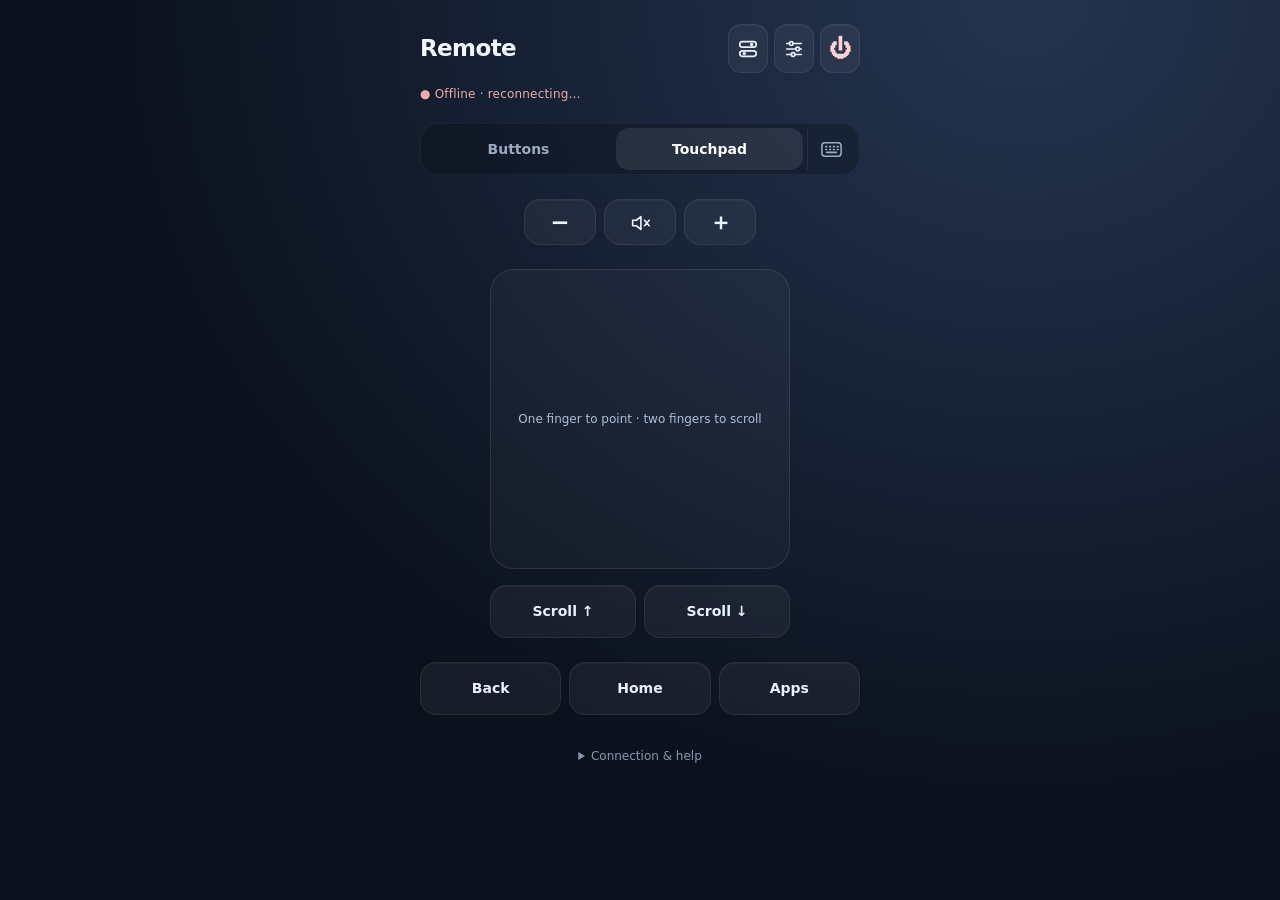
==== commit 22bcf89b: "Show remote connection failures and saved-link retry controls" ====
--- a/app/src/main/assets/phone-keyboard.html
+++ b/app/src/main/assets/phone-keyboard.html
@@ -313,7 +313,11 @@
       if (!appsLoadedAt && state.remote) setTimeout(() => loadApps().catch(() => {}), 500);
       if (state.permanent) document.querySelector('#help').textContent = 'Save this page to your phone’s Home Screen. It reconnects automatically on the same Wi-Fi while the projector is on. Open a text field on the projector to type. Keep this private link to yourself.';
       if (state.textEnabled) message('Connected. Start typing.');
-    } catch (error) { send.disabled = false; send.textContent = 'Retry connection'; message(error.message || 'Could not connect. Check that your phone and projector use the same Wi-Fi.', true); }
+    } catch (error) {
+      connected = false; remoteAvailable = false; remoteReady = false; stopInteractions(); setHealth('offline');
+      send.disabled = false; send.textContent = 'Retry connection';
+      message(error.message || 'Could not connect. Check that your phone and projector use the same Wi-Fi.', true);
+    }
   }
   input.addEventListener('input', () => {
     if (submitting || done) return;
@@ -350,6 +354,7 @@
     if (!state.textEnabled) { input.disabled = true; send.disabled = true; message('Open a text field on the projector to type. Remote controls are available below.'); }
   }
   function setHealth(health) {
+    if (remoteStatus.dataset.health === health) return;
     remoteStatus.dataset.health = health;
     remoteStatus.textContent = health === 'ready' ? '● Connected · TV controls ready' : health === 'waiting' ? '● Connected · TV controls reconnecting' : '● Offline · reconnecting…';
   }
